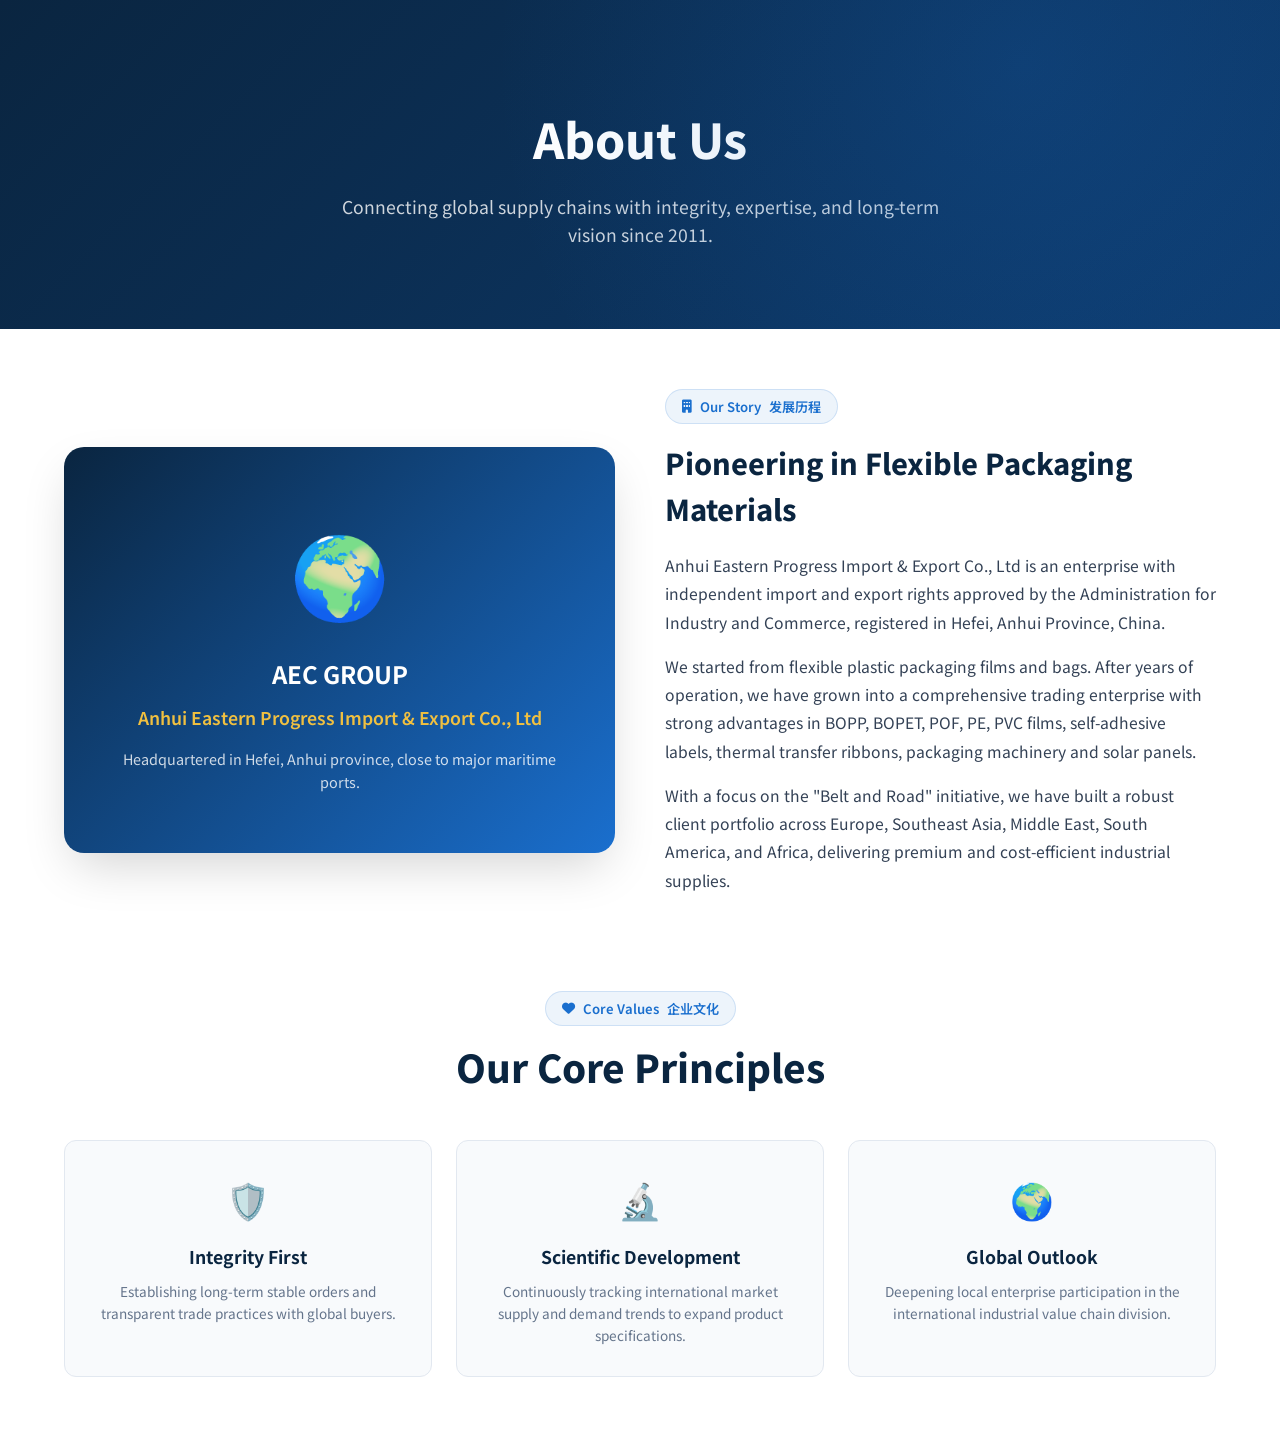
==== about.html @ 742e3bf4 "Add About Us page with company details and values This file contains the HTML structure for the 'Abo" ====
<!DOCTYPE html>
<html lang="en">
<head>
  <meta charset="UTF-8" />
  <meta name="viewport" content="width=device-width, initial-scale=1.0" />
  <title class="lang-en">About Us | AEC GROUP</title>
  <title class="lang-zh" style="display:none;">关于我们 | 东渐集团</title>
  <link rel="stylesheet" href="https://cdnjs.cloudflare.com/ajax/libs/font-awesome/6.5.0/css/all.min.css" />
  <link href="https://fonts.googleapis.com/css2?family=Noto+Sans+SC:wght@300;400;500;600;700&family=Inter:wght@300;400;500;600;700;800&display=swap" rel="stylesheet" />
  <link rel="stylesheet" href="assets/style.css" />
  <script src="assets/nav.js"></script>
  <style>
    .about-section {
      padding: 60px 0;
    }
    .about-grid {
      display: grid;
      grid-template-columns: 1fr 1fr;
      gap: 50px;
      align-items: center;
    }
    .about-img-box {
      background: linear-gradient(135deg, var(--primary) 0%, var(--accent) 100%);
      color: white;
      border-radius: var(--radius-lg);
      padding: 60px 40px;
      text-align: center;
      box-shadow: var(--shadow-xl);
    }
    .about-img-box .logo-large {
      font-size: 5rem;
      margin-bottom: 20px;
    }
    .about-content h3 {
      font-size: 1.8rem;
      font-weight: 800;
      color: var(--primary);
      margin-bottom: 20px;
    }
    .about-content p {
      font-size: .98rem;
      color: var(--gray-700);
      line-height: 1.8;
      margin-bottom: 16px;
    }

    /* Core Values */
    .values-grid {
      display: grid;
      grid-template-columns: repeat(3, 1fr);
      gap: 24px;
      margin-top: 40px;
    }
    .value-card {
      background: var(--gray-50);
      border: 1px solid var(--gray-200);
      border-radius: var(--radius-md);
      padding: 30px 24px;
      text-align: center;
    }
    .value-card .icon {
      font-size: 2.2rem;
      margin-bottom: 16px;
    }
    .value-card h4 {
      font-size: 1.1rem;
      color: var(--primary);
      margin-bottom: 10px;
    }
    .value-card p {
      font-size: .85rem;
      color: var(--gray-500);
      line-height: 1.6;
    }

    @media (max-width: 768px) {
      .about-grid { grid-template-columns: 1fr; }
      .values-grid { grid-template-columns: 1fr; }
    }
  </style>
</head>
<body>

  <!-- HERO COMPACT -->
  <section class="hero-compact">
    <div class="container">
      <h2 class="lang-en">About Us</h2>
      <h2 class="lang-zh" style="display:none;">关于我们</h2>
      <p class="lang-en">Connecting global supply chains with integrity, expertise, and long-term vision since 2011.</p>
      <p class="lang-zh" style="display:none;">自2011年起，以诚信、专业和长期眼光连接全球供应链。</p>
    </div>
  </section>

  <!-- ABOUT CONTENT -->
  <section class="about-section">
    <div class="container">
      <div class="about-grid">
        <div class="about-img-box">
          <div class="logo-large">🌍</div>
          <h2>AEC GROUP</h2>
          <p style="font-size:1.1rem; color:var(--gold-light); margin-top:10px; font-weight:600">Anhui Eastern Progress Import &amp; Export Co., Ltd</p>
          <p class="lang-en" style="margin-top:15px; opacity:0.8; font-size:0.9rem">Headquartered in Hefei, Anhui province, close to major maritime ports.</p>
          <p class="lang-zh" style="display:none; margin-top:15px; opacity:0.8; font-size:0.9rem">总部位于安徽合肥，毗邻长三角主要江海港口。</p>
        </div>
        <div class="about-content">
          <span class="section-tag"><i class="fas fa-building"></i> <span class="lang-en">Our Story</span><span class="lang-zh">发展历程</span></span>
          <h3 class="lang-en">Pioneering in Flexible Packaging Materials</h3>
          <h3 class="lang-zh" style="display:none;">深耕塑料包装与工业原材料行业</h3>
          
          <p class="lang-en">Anhui Eastern Progress Import &amp; Export Co., Ltd is an enterprise with independent import and export rights approved by the Administration for Industry and Commerce, registered in Hefei, Anhui Province, China.</p>
          <p class="lang-zh" style="display:none;">安徽东渐进出口有限公司是一家经工商管理局批准、具有自主进出口经营权的综合性对外贸易企业。注册于中国安徽省合肥市。</p>
          
          <p class="lang-en">We started from flexible plastic packaging films and bags. After years of operation, we have grown into a comprehensive trading enterprise with strong advantages in BOPP, BOPET, POF, PE, PVC films, self-adhesive labels, thermal transfer ribbons, packaging machinery and solar panels.</p>
          <p class="lang-zh" style="display:none;">公司从软塑料包装薄膜及制品业起步，经过多年的经营，成长为在包装薄膜（BOPP薄膜、BOPET薄膜、POF热收缩膜、PE薄膜、PVC膜）、薄膜深加工、胶粘带、打印碳带、标签及包装设备行业具有独特优势的综合性对外经贸企业。</p>
          
          <p class="lang-en">With a focus on the "Belt and Road" initiative, we have built a robust client portfolio across Europe, Southeast Asia, Middle East, South America, and Africa, delivering premium and cost-efficient industrial supplies.</p>
          <p class="lang-zh" style="display:none;">我们紧密围绕“一带一路”产业布局，在欧洲、东南亚、中东、南美和非洲市场建立了广泛、庞大的新老客户群，持续提供质优价廉的工业商品与服务。</p>
        </div>
      </div>

      <!-- CORE VALUES -->
      <div style="margin-top: 80px">
        <div class="section-header">
          <span class="section-tag"><i class="fas fa-heart"></i> <span class="lang-en">Core Values</span><span class="lang-zh">企业文化</span></span>
          <h2 class="section-title lang-en">Our Core Principles</h2>
          <h2 class="section-title lang-zh" style="display:none;">我们坚守的核心原则</h2>
        </div>
        <div class="values-grid">
          <div class="value-card">
            <div class="icon">🛡️</div>
            <h4 class="lang-en">Integrity First</h4>
            <h4 class="lang-zh" style="display:none;">诚信经营</h4>
            <p class="lang-en">Establishing long-term stable orders and transparent trade practices with global buyers.</p>
            <p class="lang-zh" style="display:none;">与全球买家建立长期稳定的订单，坚持透明诚恳、童叟无欺的贸易作风。</p>
          </div>
          <div class="value-card">
            <div class="icon">🔬</div>
            <h4 class="lang-en">Scientific Development</h4>
            <h4 class="lang-zh" style="display:none;">科学发展</h4>
            <p class="lang-en">Continuously tracking international market supply and demand trends to expand product specifications.</p>
            <p class="lang-zh" style="display:none;">密切跟踪国际市场的供需结构变化，走科学发展、产品创新的道路。</p>
          </div>
          <div class="value-card">
            <div class="icon">🌍</div>
            <h4 class="lang-en">Global Outlook</h4>
            <h4 class="lang-zh" style="display:none;">走向世界</h4>
            <p class="lang-en">Deepening local enterprise participation in the international industrial value chain division.</p>
            <p class="lang-zh" style="display:none;">帮助中国制造走向世界，更好、更深地参与国际产业链分工与协作。</p>
          </div>
        </div>
      </div>
    </div>
  </section>

</body>
</html>
---- assets/style.css ----
:root {
  --primary: #0a2540;
  --accent: #1a6fce;
  --accent-light: #3b9eff;
  --gold: #d4a017;
  --gold-light: #f0c040;
  --white: #ffffff;
  --gray-50: #f8fafc;
  --gray-100: #f1f5f9;
  --gray-200: #e2e8f0;
  --gray-500: #64748b;
  --gray-700: #334155;
  --gray-900: #0f172a;
  --shadow-sm: 0 1px 3px rgba(0,0,0,.08),0 1px 2px rgba(0,0,0,.06);
  --shadow-md: 0 4px 6px -1px rgba(0,0,0,.1),0 2px 4px -1px rgba(0,0,0,.06);
  --shadow-lg: 0 10px 25px -3px rgba(0,0,0,.12),0 4px 6px -2px rgba(0,0,0,.06);
  --shadow-xl: 0 20px 50px -10px rgba(0,0,0,.18);
  --radius-sm: 6px;
  --radius-md: 12px;
  --radius-lg: 20px;
  --transition: all .3s cubic-bezier(.4,0,.2,1);
}

*, *::before, *::after {
  box-sizing: border-box;
  margin: 0;
  padding: 0;
}

html {
  scroll-behavior: smooth;
  font-size: 16px;
}

body {
  font-family: 'Noto Sans SC', 'Inter', sans-serif;
  color: var(--gray-900);
  background: var(--white);
  line-height: 1.6;
  overflow-x: hidden;
  display: flex;
  flex-direction: column;
  min-height: 100vh;
}

a {
  text-decoration: none;
  color: inherit;
}

img {
  max-width: 100%;
  display: block;
}

ul {
  list-style: none;
}

.container {
  max-width: 1200px;
  margin: 0 auto;
  padding: 0 24px;
  width: 100%;
}

main {
  flex: 1;
}

/* ===== TOP BAR ===== */
.top-bar {
  background: var(--primary);
  color: rgba(255,255,255,.75);
  font-size: .8rem;
  padding: 8px 0;
  border-bottom: 1px solid rgba(255,255,255,.08);
}
.top-bar .container {
  display: flex;
  justify-content: space-between;
  align-items: center;
  gap: 16px;
  flex-wrap: wrap;
}
.top-bar a {
  color: rgba(255,255,255,.75);
  transition: var(--transition);
}
.top-bar a:hover {
  color: var(--gold-light);
}
.top-bar-left, .top-bar-right {
  display: flex;
  gap: 20px;
  align-items: center;
}
.top-bar-left span, .top-bar-right a {
  display: flex;
  align-items: center;
  gap: 6px;
}

/* ===== HEADER / NAV ===== */
.header {
  position: sticky;
  top: 0;
  z-index: 1000;
  background: rgba(255,255,255,.96);
  backdrop-filter: blur(12px);
  border-bottom: 1px solid var(--gray-200);
  box-shadow: var(--shadow-sm);
  transition: var(--transition);
}
.header.scrolled {
  box-shadow: var(--shadow-md);
}
.nav {
  display: flex;
  align-items: center;
  justify-content: space-between;
  padding: 16px 0;
}
.logo {
  display: flex;
  align-items: center;
  gap: 14px;
}
.logo-icon {
  width: 48px;
  height: 48px;
  background: linear-gradient(135deg, var(--primary) 0%, var(--accent) 100%);
  border-radius: 12px;
  display: flex;
  align-items: center;
  justify-content: center;
  box-shadow: 0 4px 12px rgba(26,111,206,.3);
}
.logo-icon svg {
  width: 28px;
  height: 28px;
  fill: white;
}
.logo-text h1 {
  font-size: 1.1rem;
  font-weight: 700;
  color: var(--primary);
  line-height: 1.2;
}
.logo-text span {
  font-size: .72rem;
  color: var(--gray-500);
  letter-spacing: .05em;
  text-transform: uppercase;
}
.nav-links {
  display: flex;
  align-items: center;
  gap: 4px;
}
.nav-links a {
  padding: 8px 16px;
  border-radius: var(--radius-sm);
  font-size: .9rem;
  font-weight: 500;
  color: var(--gray-700);
  transition: var(--transition);
  position: relative;
}
.nav-links a::after {
  content: '';
  position: absolute;
  bottom: 4px;
  left: 50%;
  transform: translateX(-50%);
  width: 0;
  height: 2px;
  background: var(--accent);
  border-radius: 2px;
  transition: var(--transition);
}
.nav-links a:hover, .nav-links a.active {
  color: var(--accent);
}
.nav-links a:hover::after, .nav-links a.active::after {
  width: 60%;
}
.btn-lang {
  background: rgba(26, 111, 206, 0.08);
  border: 1px solid rgba(26, 111, 206, 0.15);
  color: var(--accent);
  padding: 6px 12px;
  border-radius: 20px;
  font-size: .8rem;
  font-weight: 600;
  cursor: pointer;
  display: flex;
  align-items: center;
  gap: 6px;
  transition: var(--transition);
}
.btn-lang:hover {
  background: var(--accent);
  color: white;
}
.hamburger {
  display: none;
  flex-direction: column;
  gap: 5px;
  cursor: pointer;
  padding: 8px;
}
.hamburger span {
  display: block;
  width: 24px;
  height: 2px;
  background: var(--gray-700);
  border-radius: 2px;
  transition: var(--transition);
}

/* ===== SECTION COMMON ===== */
section {
  padding: 80px 0;
}
.section-header {
  text-align: center;
  margin-bottom: 50px;
}
.section-tag {
  display: inline-flex;
  align-items: center;
  gap: 8px;
  background: rgba(26,111,206,.08);
  color: var(--accent);
  padding: 6px 16px;
  border-radius: 50px;
  font-size: .82rem;
  font-weight: 600;
  margin-bottom: 16px;
  border: 1px solid rgba(26,111,206,.15);
}
.section-title {
  font-size: clamp(1.8rem, 3vw, 2.5rem);
  font-weight: 800;
  color: var(--primary);
  line-height: 1.25;
  margin-bottom: 16px;
}
.section-desc {
  font-size: 1.05rem;
  color: var(--gray-500);
  max-width: 600px;
  margin: 0 auto;
  line-height: 1.8;
}

/* ===== FOOTER ===== */
.footer {
  background: var(--gray-900);
  color: rgba(255,255,255,.7);
}
.footer-top {
  padding: 60px 0 40px;
}
.footer-grid {
  display: grid;
  grid-template-columns: 2fr 1fr 1fr 1.2fr;
  gap: 40px;
}
.footer-brand .logo {
  margin-bottom: 18px;
}
.footer-brand .logo-icon {
  background: linear-gradient(135deg,rgba(255,255,255,.15)0%,rgba(255,255,255,.05)100%);
  border: 1px solid rgba(255,255,255,.15);
}
.footer-brand .logo-text h1 {
  color: white;
}
.footer-brand .logo-text span {
  color: rgba(255,255,255,.4);
}
.footer-brand p {
  font-size: .88rem;
  line-height: 1.9;
  margin-bottom: 20px;
  max-width: 300px;
}
.footer-social {
  display: flex;
  gap: 10px;
}
.footer-social a {
  width: 36px;
  height: 36px;
  border-radius: 8px;
  background: rgba(255,255,255,.08);
  border: 1px solid rgba(255,255,255,.12);
  display: flex;
  align-items: center;
  justify-content: center;
  color: rgba(255,255,255,.7);
  font-size: .9rem;
  transition: var(--transition);
}
.footer-social a:hover {
  background: var(--accent);
  border-color: var(--accent);
  color: white;
  transform: translateY(-2px);
}
.footer-col h4 {
  font-size: .88rem;
  font-weight: 700;
  color: white;
  text-transform: uppercase;
  letter-spacing: .08em;
  margin-bottom: 20px;
}
.footer-col ul li {
  margin-bottom: 10px;
}
.footer-col ul li a {
  font-size: .85rem;
  color: rgba(255,255,255,.6);
  transition: var(--transition);
}
.footer-col ul li a:hover {
  color: var(--gold-light);
  padding-left: 4px;
}
.footer-bottom {
  border-top: 1px solid rgba(255,255,255,.08);
  padding: 20px 0;
  display: flex;
  justify-content: space-between;
  align-items: center;
  flex-wrap: wrap;
  gap: 12px;
}
.footer-bottom p {
  font-size: .82rem;
  color: rgba(255,255,255,.4);
}
.footer-bottom a {
  color: rgba(255,255,255,.5);
  font-size: .82rem;
  transition: var(--transition);
}
.footer-bottom a:hover {
  color: var(--gold-light);
}

/* ===== BACK TO TOP ===== */
.back-to-top {
  position: fixed;
  bottom: 32px;
  right: 32px;
  width: 46px;
  height: 46px;
  background: linear-gradient(135deg, var(--accent), var(--accent-light));
  color: white;
  border-radius: 50%;
  display: flex;
  align-items: center;
  justify-content: center;
  box-shadow: 0 4px 14px rgba(26,111,206,.4);
  cursor: pointer;
  transition: var(--transition);
  opacity: 0;
  pointer-events: none;
  z-index: 999;
  border: none;
  font-size: 1rem;
}
.back-to-top.visible {
  opacity: 1;
  pointer-events: auto;
}
.back-to-top:hover {
  transform: translateY(-3px);
  box-shadow: 0 8px 20px rgba(26,111,206,.5);
}

/* ===== HERO COMPACT ===== */
.hero-compact {
  background: linear-gradient(135deg, var(--primary) 0%, #0d3b6e 100%);
  color: white;
  padding: 100px 0 80px;
  text-align: center;
  position: relative;
  overflow: hidden;
}
.hero-compact::before {
  content: '';
  position: absolute;
  inset: 0;
  background: radial-gradient(circle at 80% 20%, rgba(26,111,206,.2) 0%, transparent 50%);
}
.hero-compact h2 {
  font-size: clamp(2rem, 4vw, 3rem);
  font-weight: 800;
  margin-bottom: 16px;
}
.hero-compact p {
  font-size: 1.1rem;
  color: rgba(255,255,255,.8);
  max-width: 600px;
  margin: 0 auto;
}

/* ===== RESPONSIVE ===== */
@media (max-width: 1024px) {
  .footer-grid {
    grid-template-columns: 1fr 1fr;
  }
}
@media (max-width: 768px) {
  .footer-grid {
    grid-template-columns: 1fr;
  }
  .nav-links {
    display: none;
    flex-direction: column;
    position: absolute;
    top: 100%;
    left: 0;
    right: 0;
    background: white;
    padding: 16px;
    box-shadow: var(--shadow-lg);
    border-top: 1px solid var(--gray-200);
    gap: 12px;
  }
  .nav-links.open {
    display: flex;
  }
  .hamburger {
    display: flex;
  }
  .top-bar-left {
    display: none;
  }
}
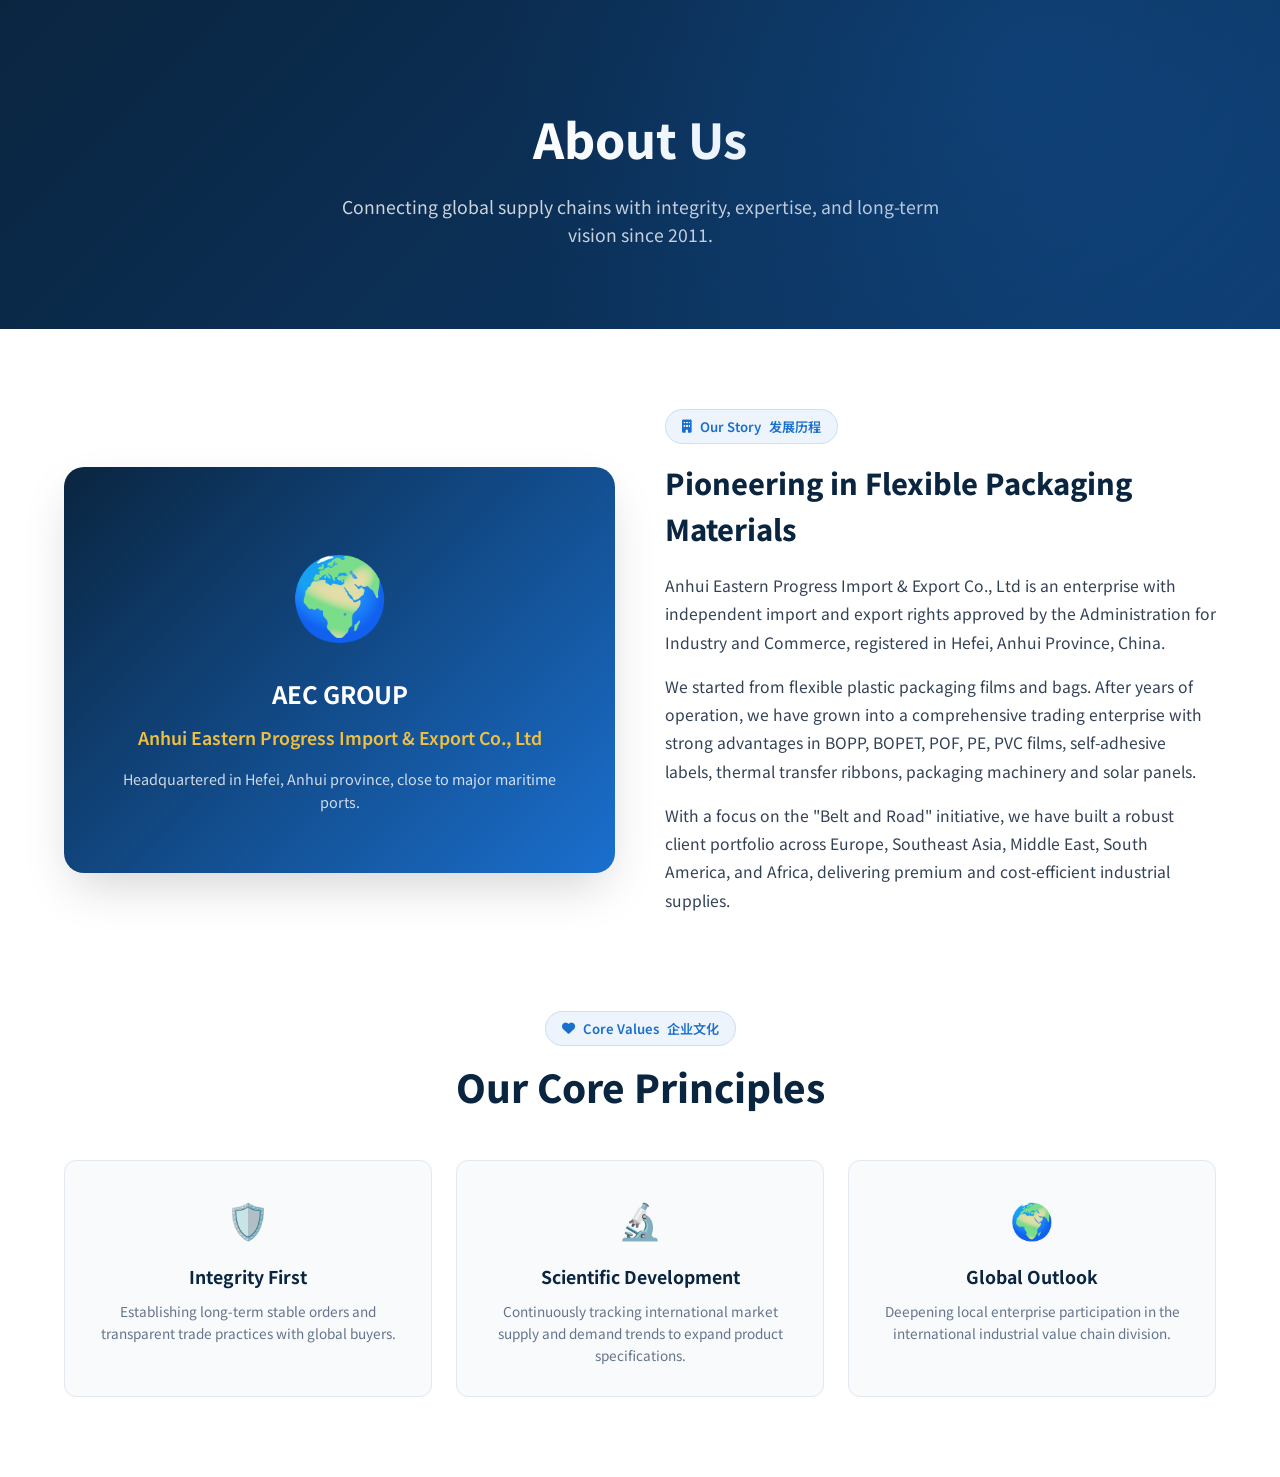
==== commit 5d703d83: "Enhance About Us section with company details Expanded the 'About Us' section with company history, " ====
--- a/about.html
+++ b/about.html
@@ -11,6 +11,222 @@
   <script src="assets/nav.js"></script>
   <style>
     .about-section {
+
+
+  
+  
+  
+  About Us | AEC GROUP
+  
+  
+  
+  
+  
+    .about-sec { padding: 80px 0; }
+    .about-hero { background: linear-gradient(135deg, var(--primary) 0%, #12355a 100%); color: white; padding: 80px 0; text-align: center; }
+    .about-grid { display: grid; grid-template-columns: 1fr 1fr; gap: 60px; align-items: center; margin-top: 60px; }
+    .history-timeline { position: relative; margin-top: 60px; padding-left: 30px; border-left: 2px solid var(--gray-200); }
+    .timeline-item { position: relative; margin-bottom: 40px; }
+    .timeline-item::before { content: ''; position: absolute; left: -37px; top: 4px; width: 12px; height: 12px; border-radius: 50%; background: var(--accent); border: 2px solid white; box-shadow: var(--shadow-sm); }
+    .timeline-year { font-size: 1.2rem; font-weight: 800; color: var(--accent); margin-bottom: 6px; font-family: 'Inter', sans-serif; }
+    .timeline-title { font-size: 1.05rem; font-weight: 700; color: var(--primary); margin-bottom: 8px; }
+    .timeline-desc { font-size: .9rem; color: var(--gray-500); line-height: 1.6; }
+  
+
+
+
+
+
+
+
+  
+    Our Story &amp; Philosophy
+    我们的故事与企业哲学
+    Connecting global packaging requirements with premier manufacturing excellence.
+    连接全球包装需求与中国制造业的杰出力量。
+  
+
+
+
+
+  
+    
+       Anhui Eastern Progress
+       安徽东渐
+      A Comprehensive Import &amp; Export Enterprise
+      集研发、加工与贸易于一体的综合外贸企业
+      Registered in Hefei, Anhui Province, Anhui Eastern Progress Imp. &amp; Exp. Co., Ltd. (AEC GROUP) operates with independent import and export license approved by the State Administration for Industry and Commerce. We are located in the scenic region of ancient Huizhou culture, leveraging the convenient shipping channels of the Yangtze River corridor.
+      安徽东渐进出口有限公司是经国家工商局批准的具有自主进出口经营权的对外经贸企业。公司注册于中国安徽省省会合肥，处于承东启西的长三角辐射地带。公司得益于长江水运以及省会交通物流的得天独厚优势，持续深耕国际产业链分工合作。
+    
+
+    
+      
+        
+      
+      
+        The "Dongjian" (东渐) Name Origin
+        “东渐”之名释义
+        
+        Our name "Dongjian" (东渐) comes from the historical concept of cultural exchange: "Eastern Learning spreading to the West, and Western Learning spreading to the East" (东学西渐，西学东渐). Today, as China stands as a global manufacturing powerhouse, we carry the responsibility to help local industries seamlessly integrate into the global supply chain, achieving mutual economic harmony.
+        公司之名“东渐”取自近现代东西方经济文化交流中的“东学西渐，西学东渐”之意。如今中国作为全球最大的制造业国家，需要继续深化全球产业分工协作。在此，“东渐”意指一方面中国出口企业自强繁荣，向外稳健发展；另一方面在此过程中推动国内物料更深融入国际工业产业链，实现经济资源汇通、互补共赢。
+        
+        We promote the "Pine of Yellow Mountain" (黄山松) corporate spirit: standing resilient, welcoming global guests, and forming solid, lifelong trade partnerships based on integrity.
+        我们秉承徽商诚信奉献的经营理念，弘扬“黄山松”般的坚韧迎客精神，广迎四海宾朋，以品质、诚信和长期双赢建立起坚实稳定的国际订单基础。
+      
+    
+
+    
+    
+      Our Milestones
+      企业发展历程
+      
+      
+        
+          2011
+          Company Incorporation
+          企业正式创立
+          AEC GROUP was founded in Hefei, specializing in the wholesale distribution of BOPP plain &amp; packaging films.
+          安徽东渐进出口有限公司注册成立，起步于面向周边的BOPP塑料薄膜分销业务。
+        
+        
+          2015
+          Processing &amp; Slitting Expansion
+          延伸深加工与定制产业
+          Invested in advanced high-speed slitting, metallizing, and color printing facilities to provide customized roll specifications.
+          引入多条高精度薄膜分切、电晕、真空镀铝及彩色印刷设备，承接个性化宽幅、厚度规格深度加工。
+        
+        
+          2020
+          Global Marketplace Entry
+          全面融入“一带一路”
+          Successfully integrated into the "Belt and Road" trade networks, exporting core BOPET and adhesive tapes to over 50 countries.
+          积极响应并融入“一带一路”大市场，将BOPET及高阻隔涂布胶带大轴等高端耗材推向海外，出口国突破50个。
+        
+        
+          2026
+
+
+  
+  
+  
+  About Us | AEC GROUP
+  
+  
+  
+  
+  
+    .about-sec { padding: 80px 0; }
+    .about-hero { background: linear-gradient(135deg, var(--primary) 0%, #12355a 100%); color: white; padding: 80px 0; text-align: center; }
+    .about-grid { display: grid; grid-template-columns: 1fr 1fr; gap: 60px; align-items: center; margin-top: 60px; }
+    .history-timeline { position: relative; margin-top: 60px; padding-left: 30px; border-left: 2px solid var(--gray-200); }
+    .timeline-item { position: relative; margin-bottom: 40px; }
+    .timeline-item::before { content: ''; position: absolute; left: -37px; top: 4px; width: 12px; height: 12px; border-radius: 50%; background: var(--accent); border: 2px solid white; box-shadow: var(--shadow-sm); }
+    .timeline-year { font-size: 1.2rem; font-weight: 800; color: var(--accent); margin-bottom: 6px; font-family: 'Inter', sans-serif; }
+    .timeline-title { font-size: 1.05rem; font-weight: 700; color: var(--primary); margin-bottom: 8px; }
+    .timeline-desc { font-size: .9rem; color: var(--gray-500); line-height: 1.6; }
+  
+
+
+
+
+
+
+
+  
+    Our Story &amp; Philosophy
+    我们的故事与企业哲学
+    Connecting global packaging requirements with premier manufacturing excellence.
+    连接全球包装需求与中国制造业的杰出力量。
+  
+
+
+
+
+  
+    
+       Anhui Eastern Progress
+       安徽东渐
+      A Comprehensive Import &amp; Export Enterprise
+      集研发、加工与贸易于一体的综合外贸企业
+      Registered in Hefei, Anhui Province, Anhui Eastern Progress Imp. &amp; Exp. Co., Ltd. (AEC GROUP) operates with independent import and export license approved by the State Administration for Industry and Commerce. We are located in the scenic region of ancient Huizhou culture, leveraging the convenient shipping channels of the Yangtze River corridor.
+      安徽东渐进出口有限公司是经国家工商局批准的具有自主进出口经营权的对外经贸企业。公司注册于中国安徽省省会合肥，处于承东启西的长三角辐射地带。公司得益于长江水运以及省会交通物流的得天独厚优势，持续深耕国际产业链分工合作。
+    
+
+    
+      
+        
+      
+      
+        The "Dongjian" (东渐) Name Origin
+        “东渐”之名释义
+        
+        Our name "Dongjian" (东渐) comes from the historical concept of cultural exchange: "Eastern Learning spreading to the West, and Western Learning spreading to the East" (东学西渐，西学东渐). Today, as China stands as a global manufacturing powerhouse, we carry the responsibility to help local industries seamlessly integrate into the global supply chain, achieving mutual economic harmony.
+        公司之名“东渐”取自近现代东西方经济文化交流中的“东学西渐，西学东渐”之意。如今中国作为全球最大的制造业国家，需要继续深化全球产业分工协作。在此，“东渐”意指一方面中国出口企业自强繁荣，向外稳健发展；另一方面在此过程中推动国内物料更深融入国际工业产业链，实现经济资源汇通、互补共赢。
+        
+        We promote the "Pine of Yellow Mountain" (黄山松) corporate spirit: standing resilient, welcoming global guests, and forming solid, lifelong trade partnerships based on integrity.
+        我们秉承徽商诚信奉献的经营理念，弘扬“黄山松”般的坚韧迎客精神，广迎四海宾朋，以品质、诚信和长期双赢建立起坚实稳定的国际订单基础。
+      
+    
+
+    
+    
+      Our Milestones
+      企业发展历程
+      
+      
+        
+          2011
+          Company Incorporation
+          企业正式创立
+          AEC GROUP was founded in Hefei, specializing in the wholesale distribution of BOPP plain &amp; packaging films.
+          安徽东渐进出口有限公司注册成立，起步于面向周边的BOPP塑料薄膜分销业务。
+        
+        
+          2015
+          Processing &amp; Slitting Expansion
+          延伸深加工与定制产业
+          Invested in advanced high-speed slitting, metallizing, and color printing facilities to provide customized roll specifications.
+          引入多条高精度薄膜分切、电晕、真空镀铝及彩色印刷设备，承接个性化宽幅、厚度规格深度加工。
+        
+        
+          2020
+          Global Marketplace Entry
+          全面融入“一带一路”
+          Successfully integrated into the "Belt and Road" trade networks, exporting core BOPET and adhesive tapes to over 50 countries.
+          积极响应并融入“一带一路”大市场，将BOPET及高阻隔涂布胶带大轴等高端耗材推向海外，出口国突破50个。
+        
+        
+          2026
+          New Energy &amp; Smart Upgrade
+          新能源产业开拓与数字化升级
+          Expanded product catalog to include high-efficiency photovoltaic solar panels and lithium battery separator films, with global partners exceeding 80 nations.
+          推出高效单晶硅太阳能电池板及锂电极超薄绝缘膜。海外常年合作伙伴扩展至80余个国家与地区，完成官网现代化大升级。
+        
+      
+    
+  
+
+
+
+
+
+
+
+          New Energy &amp; Smart Upgrade
+          新能源产业开拓与数字化升级
+          Expanded product catalog to include high-efficiency photovoltaic solar panels and lithium battery separator films, with global partners exceeding 80 nations.
+          推出高效单晶硅太阳能电池板及锂电极超薄绝缘膜。海外常年合作伙伴扩展至80余个国家与地区，完成官网现代化大升级。
+        
+      
+    
+  
+
+
+
+
+
+
+
       padding: 60px 0;
     }
     .about-grid {
